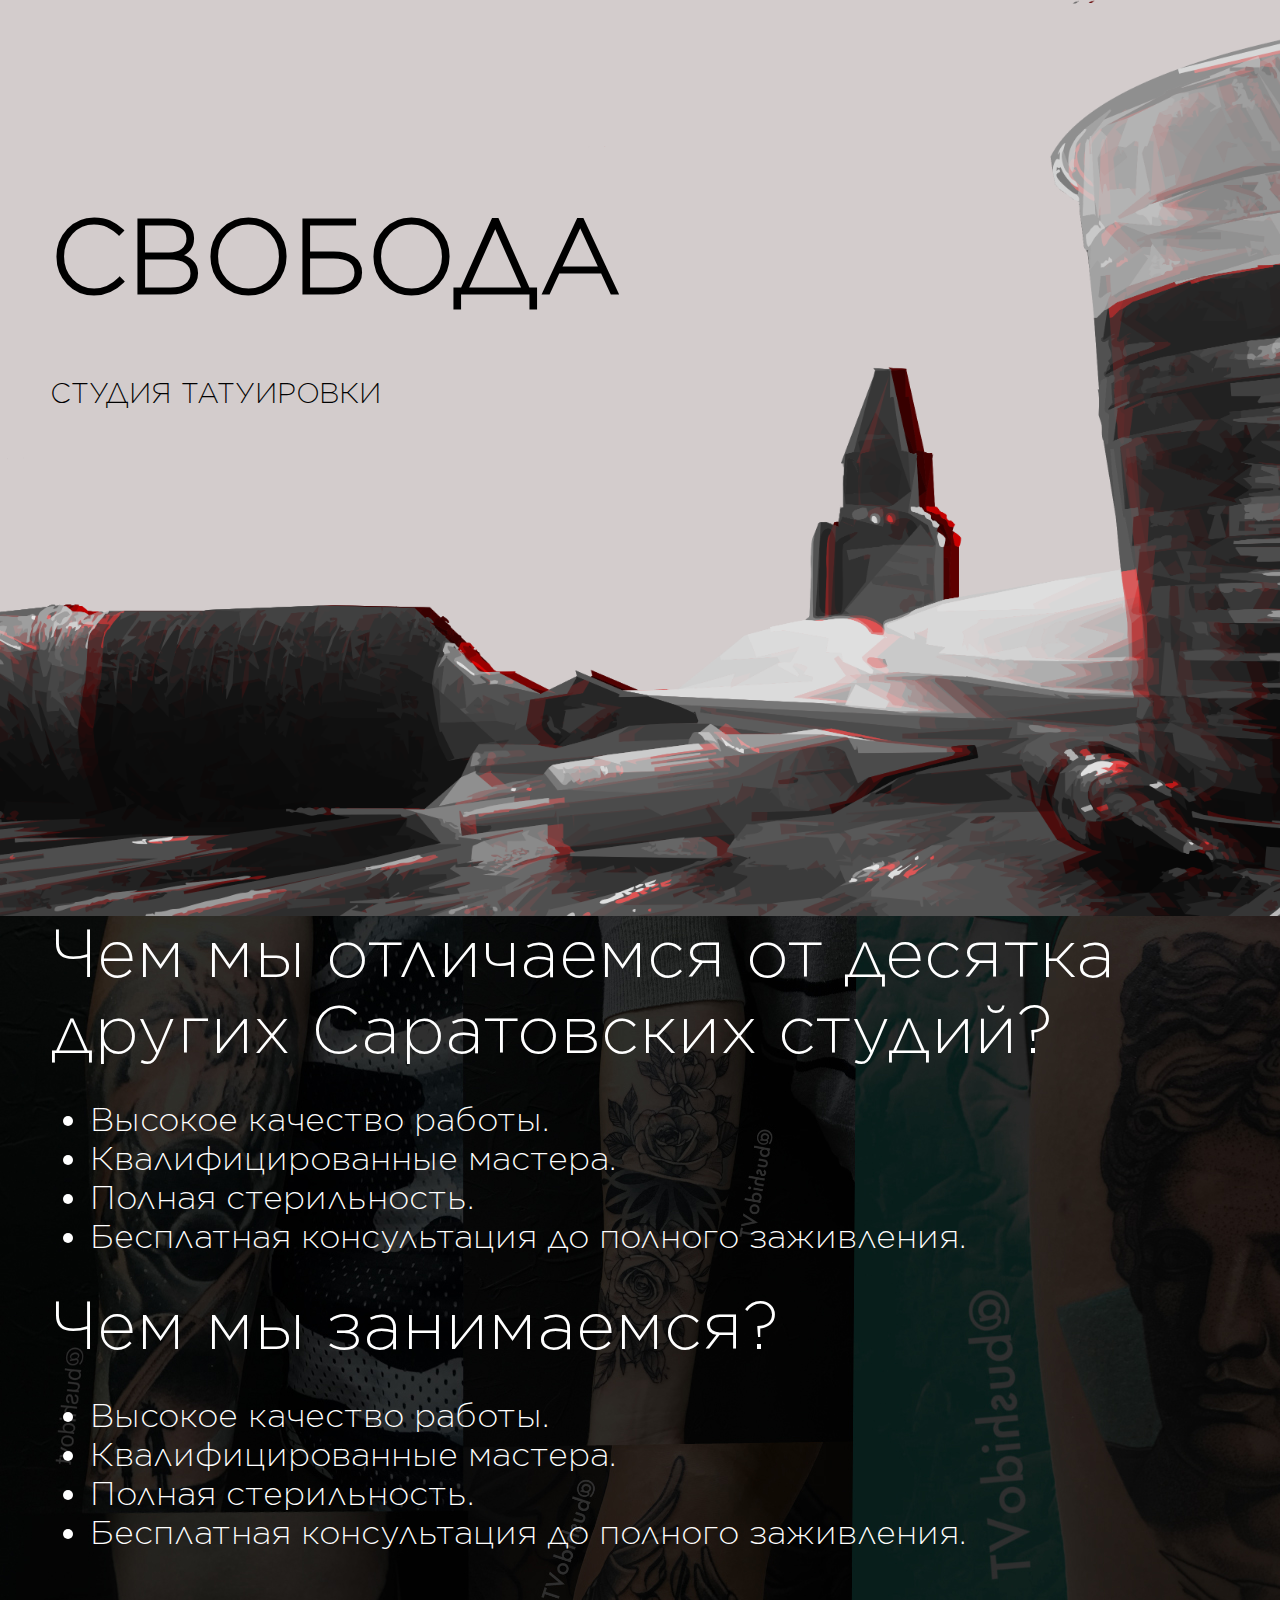
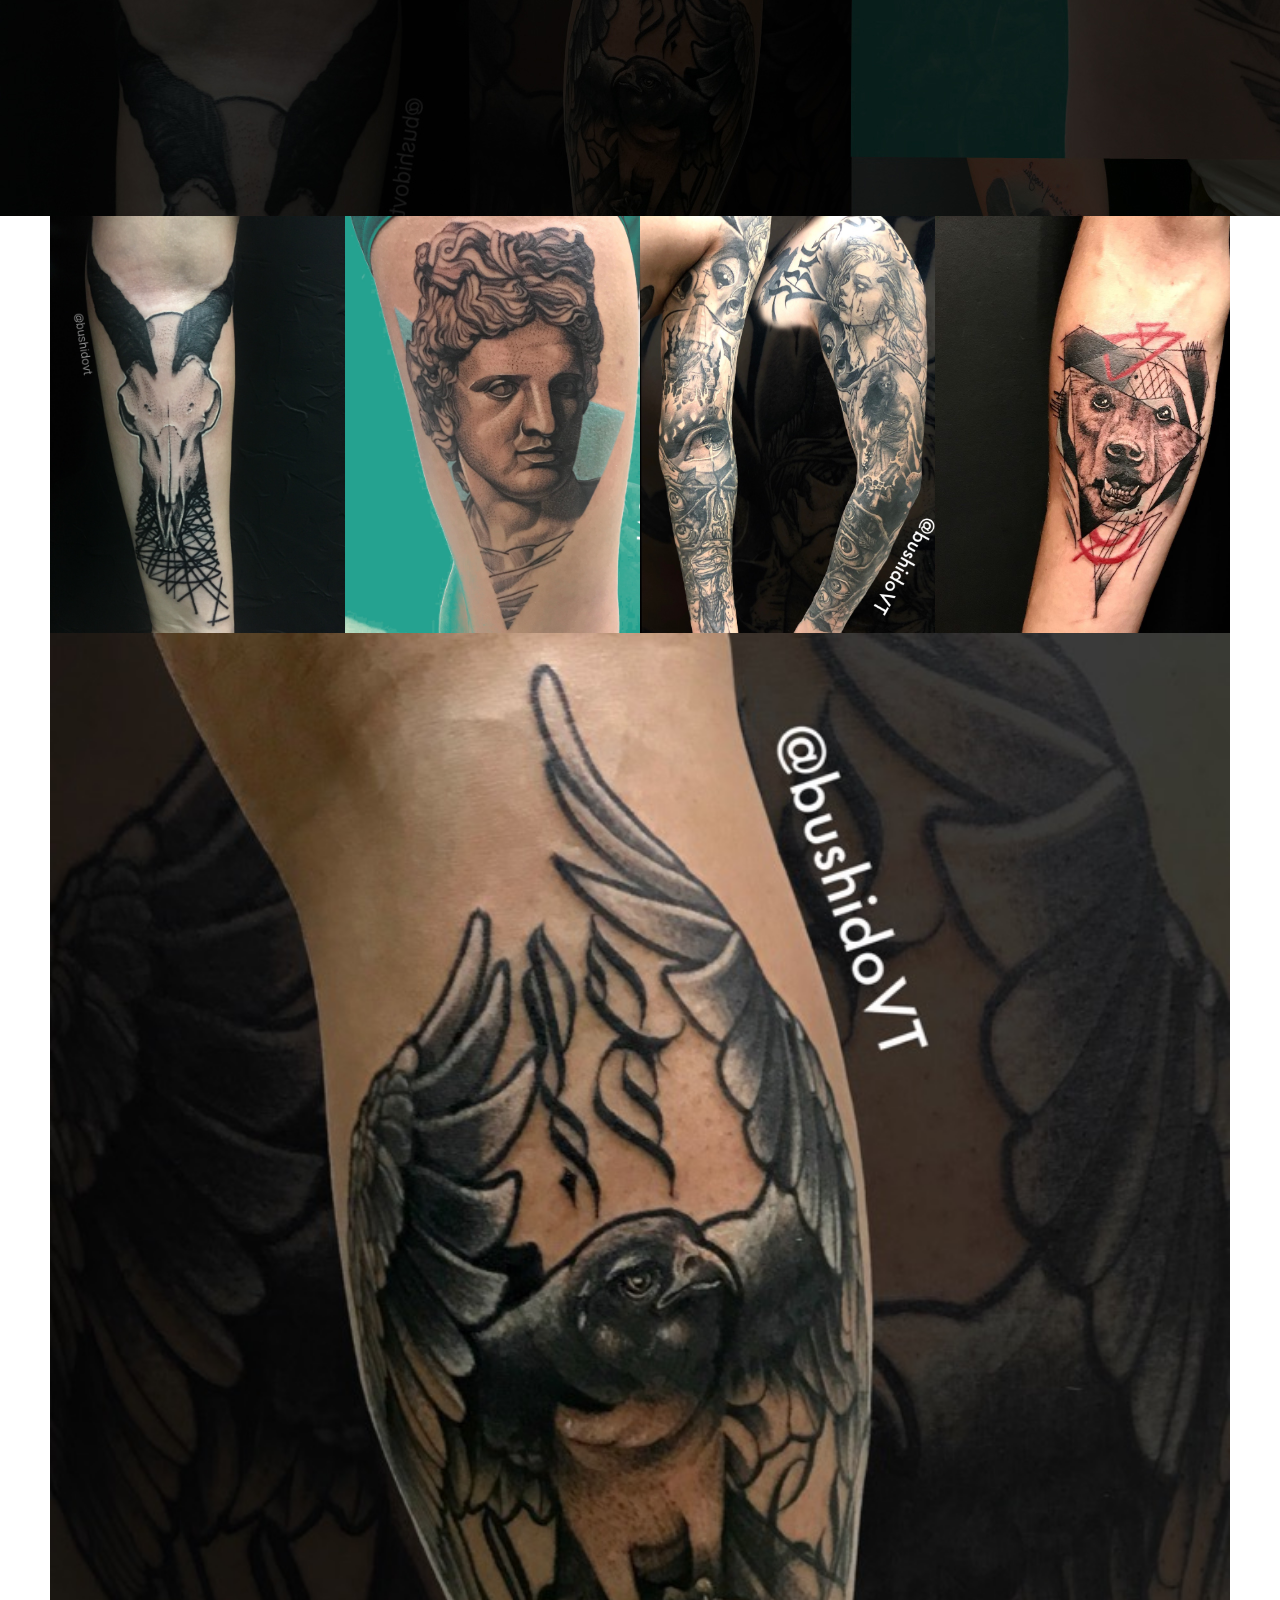
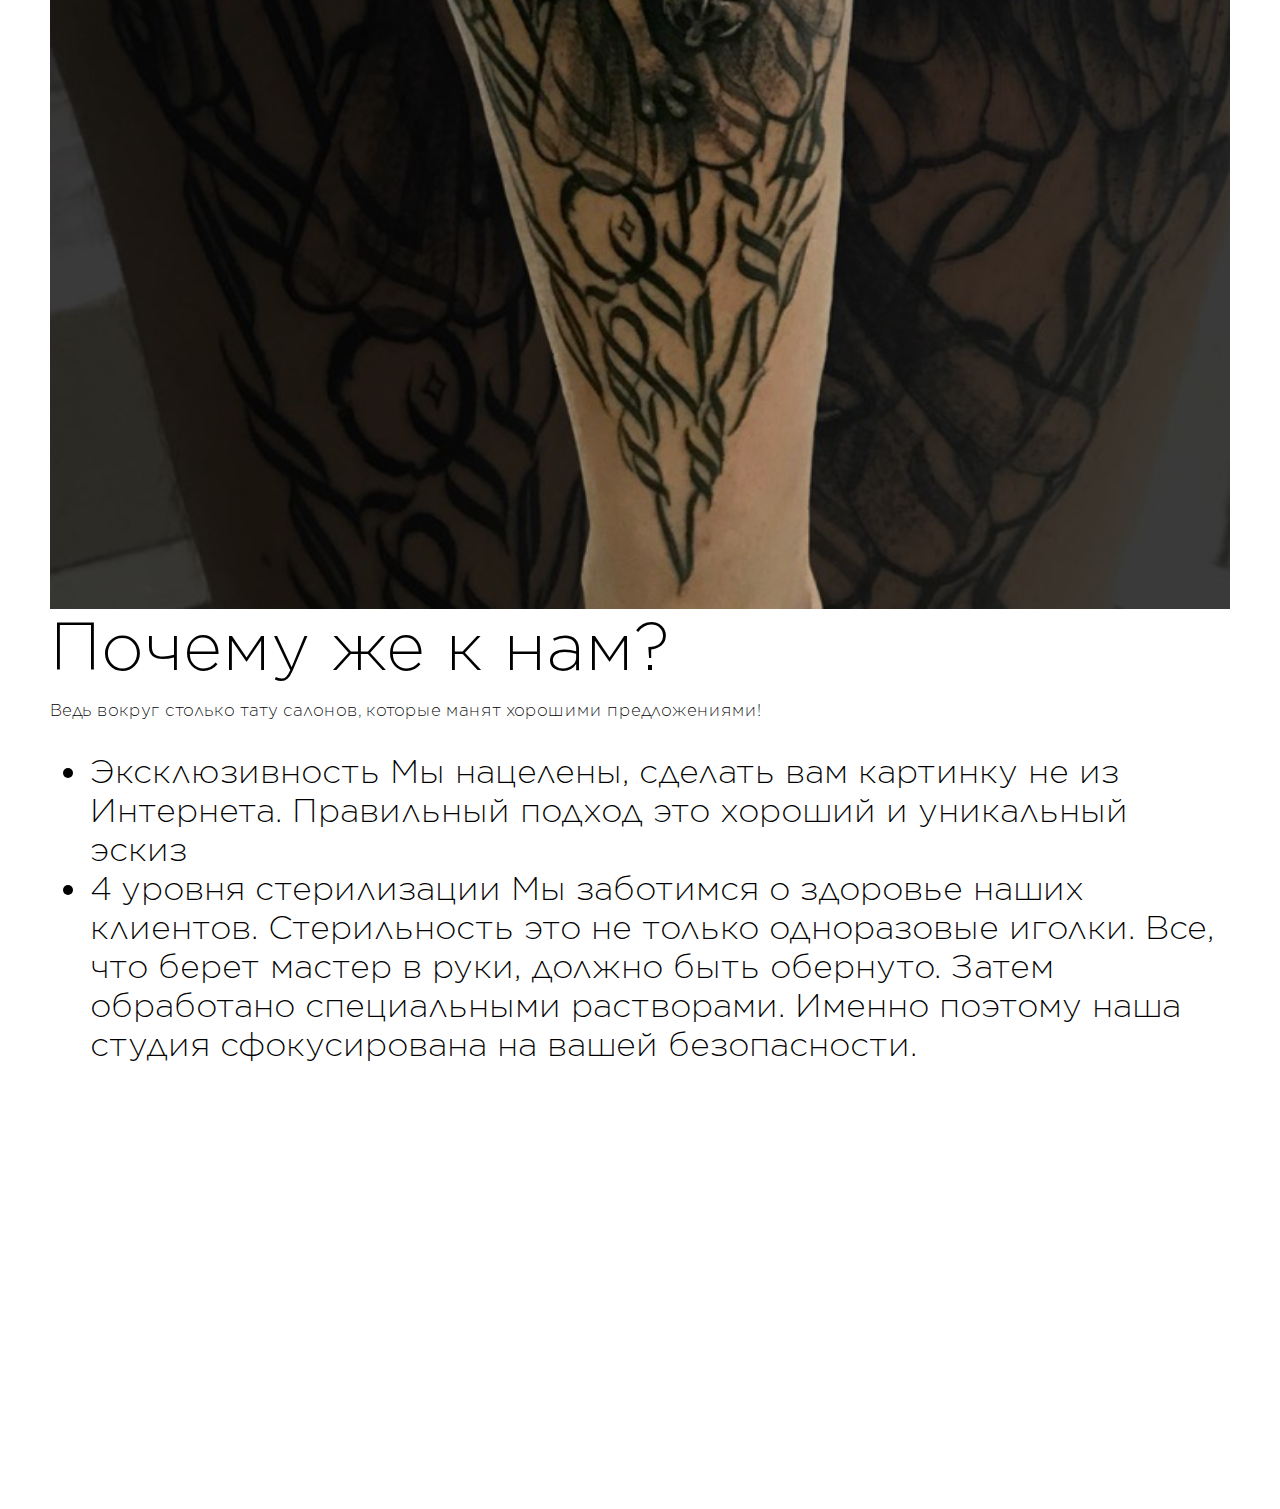
==== SVOBODA.html @ 2015f167 "1" ====
<!DOCTYPE html>
<html lang="ru">
  <head>
    <meta charset="UTF-8" />
    <meta name="viewport" content="width=device-width, initial-scale=1.0" />
    <meta http-equiv="X-UA-Compatible" content="ie=edge" />

    <title>Svoboda</title>

    <link rel="stylesheet" href="SVOBODAstyle.css" />
    <link rel="stylesheet" href="Photo.css" />
    
    <script src="Background.js"></script>

  </head>
  <body>
    <header class="div__title">
      <h1 class="title_svoboda"><br />Свобода</h1>

      <p class="title_p">
        Студия татуировки
      </p>
    </header>
    <article class="article wtf">
      <h3 class="whight">
        Чем мы отличаемся от десятка других Саратовских студий?
      </h3>

      <ul class="list whight">
        <li><strong>Высокое </strong>качество работы.</li>
        <li><strong> Квалифицированные</strong> мастера.</li>
        <li><strong>Полная</strong> стерильность.</li>
        <li><strong>Бесплатная</strong> консультация до полного заживления.</li>
      </ul>
      <h3 class="whight">
        Чем мы занимаемся?
      </h3>
      <ul class="list whight">
        <li><strong>Высокое </strong>качество работы.</li>
        <li><strong> Квалифицированные</strong> мастера.</li>
        <li><strong>Полная</strong> стерильность.</li>
        <li><strong>Бесплатная</strong> консультация до полного заживления.</li>
      </ul>
     
    </article>
    <article class="article">
      <div class="gallery">
        <div class="img_wrap" ><img src="Photo/11.jpg" alt=""></div>
        <div class="img_wrap" ><img src="Photo/22.jpg" alt=""></div>
        <div class="img_wrap" ><img src="Photo/33.jpg" alt=""></div>
        <div class="img_wrap" ><img src="Photo/44.jpg" alt=""></div>
        <div class="img_wrap" ><img src="Photo/55.jpg" alt=""></div>
    </div>
    </article>
    <article class="article">
      <h3>
        Почему же к нам?
      </h3>
      <p>
        Ведь вокруг столько тату салонов, которые манят хорошими предложениями!
      </p>
      <ul class="list">
        <li>
          <strong>Эксклюзивность </strong>Мы нацелены, сделать вам картинку не
          из Интернета. Правильный подход это хороший и уникальный эскиз
        </li>
        <li>
          <strong> 4 уровня стерилизации</strong> Мы заботимся о здоровье наших
          клиентов. Стерильность это не только одноразовые иголки. Все, что
          берет мастер в руки, должно быть обернуто. Затем обработано
          специальными растворами. Именно поэтому наша студия сфокусирована на
          вашей безопасности.
        </li>
      </ul>
    </article>
  </body>
</html>
---- SVOBODAstyle.css ----
@font-face {
  font-family: "GothamSSm-XLight";
  src: url("fonts/GothamSSm-XLight.eot");
  src: url("fonts/GothamSSm-XLight.eot?#iefix") format("embedded-opentype"),
    url("fonts/GothamSSm-XLight.ttf") format("truetype"),
    url("fonts/GothamSSm-XLight.woff") format("woff");
  font-weight: normal;
  font-style: normal;
}

* {
  font-family: "GothamSSm-XLight";
}
body {
  margin: 0;
  padding: 0;
}
h3 {
  position: relative;
  font-family: "GothamSSm-XLight";
  font-size: 4em;
  font-weight: 500;
  z-index: 2;
  margin: 0px;
}
.hposition{
  top: 10%;
}
.wtf{
 background-image: url("check/2.jpg");
 animation: move 30s linear infinite;
}

.div__title {
  display: flex;
  min-height: 100vh;
  padding: 8px 50px;

  background-color: rgb(211, 204, 204);
  background-image: url("background/0903.png");
  background-repeat: no-repeat;
  background-position: bottom center;
  background-size: cover;
}
.article {
  position: relative;
  min-height: 100vh;
  padding: 0px 50px;
}
.article2 {
  position: relative;
  min-height: 100vh;
  padding: 0px 50px;
}
.article_div{
  display: flex;
  position: relative;
  min-height: 100vh;
 
}
.article_div2{
  display: flex;
  position: relative;
  min-height: 100vh;

  z-index: -1;
}
.title_svoboda {
  text-transform: uppercase;
  color: rgb(0, 0, 0);
  align-self: center;
  position: absolute;
  top: 10px;
  font-size: 100px;
}
.title_p {
  position: absolute;
  text-transform: uppercase;
  color: rgb(0, 0, 0);
  align-self: center;
  top: -110px;
  align-self: center;
  top: 350px;
  font-size: 27px;
}
.list {
  position: relative;
  font-size: 2em;
  font-weight: 300;
  z-index: 2;
}
.whight{
  color: rgb(255, 255, 255);
}

@keyframes move {
  from { background-position: -1920px 100%, 0 0;}
  to { background-position: 0 100%; }
}
---- Photo.css ----
.bg {
  background: #000000;
}

.gallery {
  font-size: 0;
  flex-wrap: wrap;
  flex-direction: column;
  flex-flow: row wrap;
  display: flex;
}
.gallery div {
  flex: auto;
  width: 237px;
}

.gallery div img {
  width: 100%;
  height: 100%;
  object-fit: cover;
  object-position: 0 0;
}

@media screen and (max-width: 550px) {
  .gallery div {
    margin: 0;
  }
  .gallery {
    padding: 0;
  }
}
.gallery:hover img {
  opacity: 0.3;
  z-index: -1;
  transition: 0.8s opacity;
}
.gallery:hover img:hover {
  opacity: 1;
  transition: 0.8s height;
  transition: 0.8s widtht;
  transition: 0.8s opacity;
  z-index: 10;
}
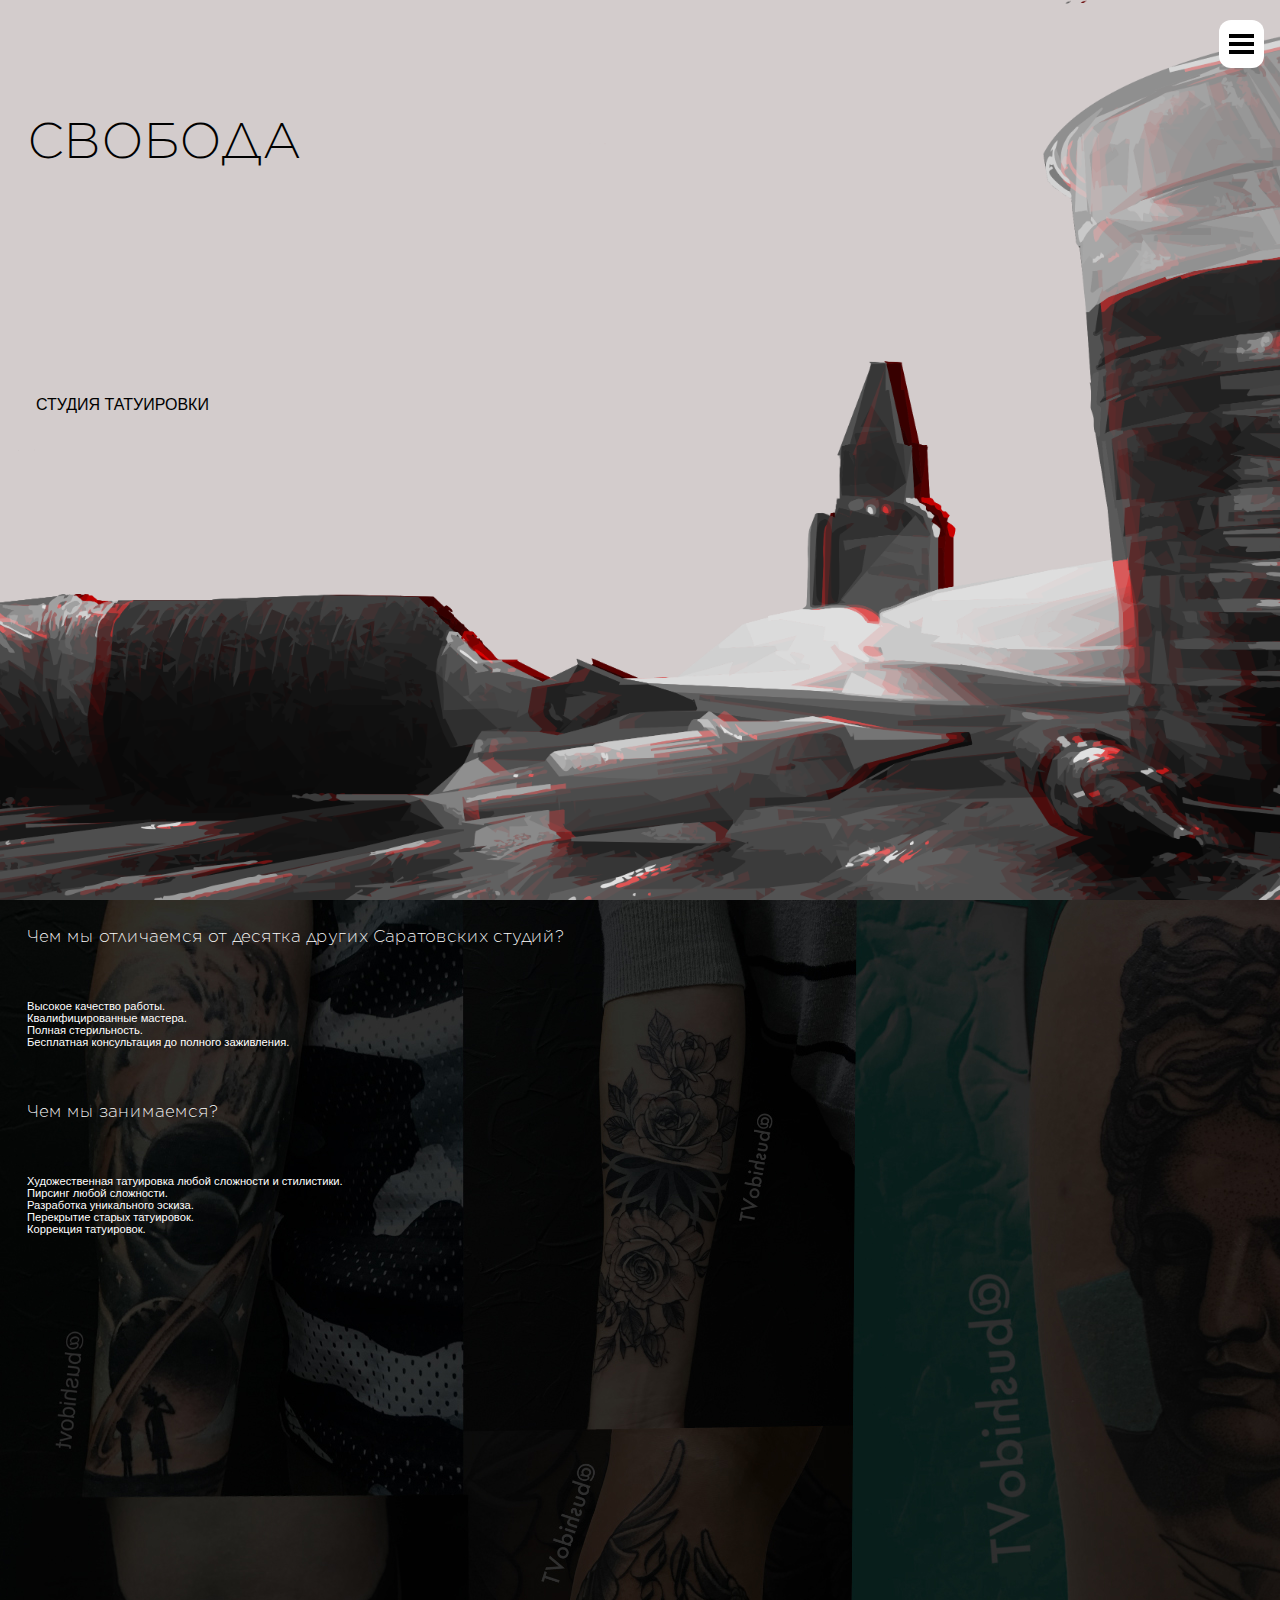
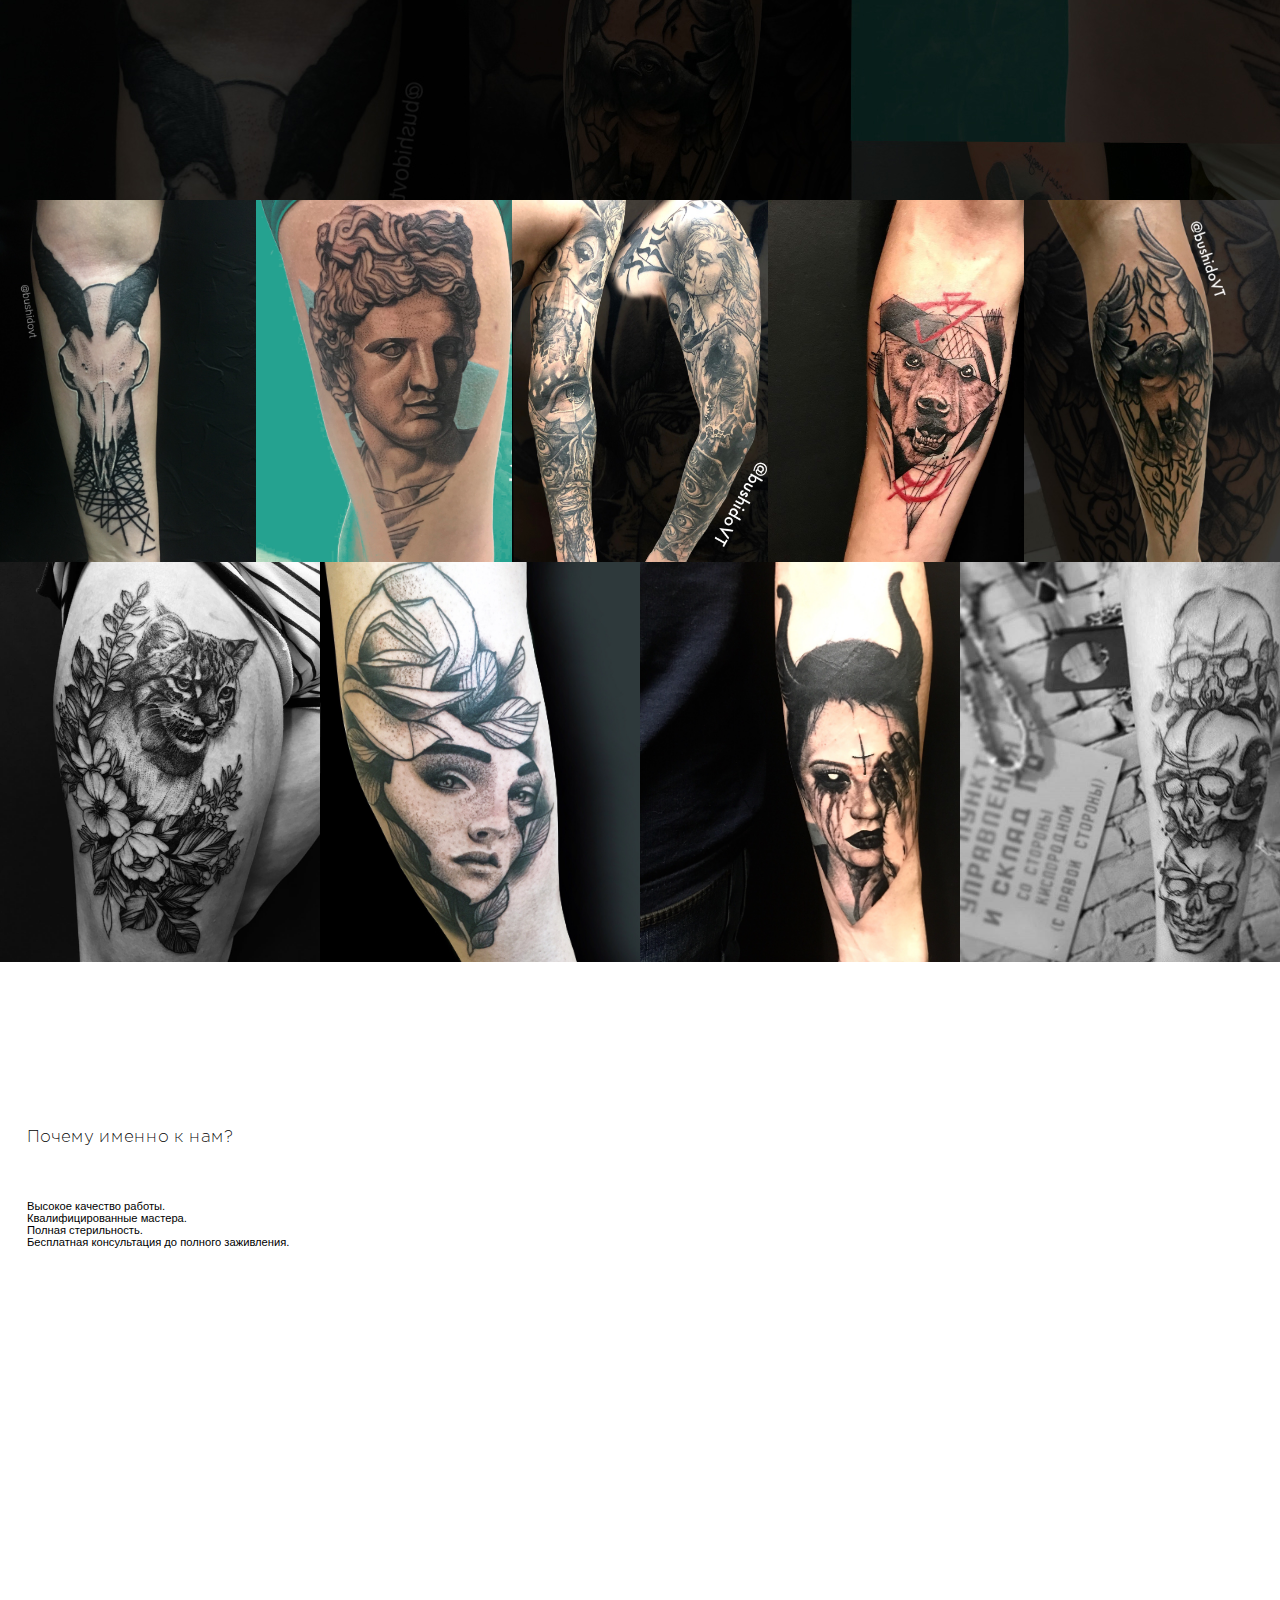
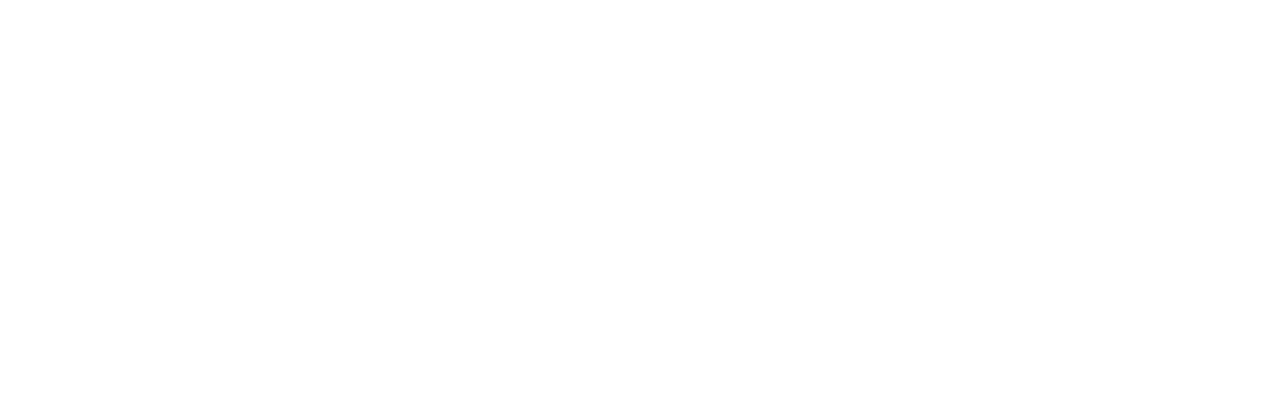
==== commit 4b69c004: "btn up" ====
--- a/SVOBODA.html
+++ b/SVOBODA.html
@@ -9,19 +9,43 @@
 
     <link rel="stylesheet" href="SVOBODAstyle.css" />
     <link rel="stylesheet" href="Photo.css" />
-    
+    <link rel="stylesheet" href="Batonstyle.css" />
+
     <script src="Background.js"></script>
-
+    <script src="side.js"></script>
   </head>
   <body>
+      <div id="sidebar">
+          <div id="btsidebar" class="toggle-btn" onclick="openmenu(), btopenmenu()">
+            <span></span>
+            <span></span>
+            <span></span>
+          </div>
+          <ul>
+            <li></li>
+            <li><a href="Photo.html"> Работы</a></li>
+            <li></li>
+            <li><a href="index.html#cu"> Контакты</a></li>
+            <li></li>
+            <li><a href="#au"> О нас</a></li>
+            <li></li>
+            <li><a href="https://vk.com/svobodatattoo" class="vk"> <img src="check/vk.png" alt="" class="vk"></a>
+              <a href="https://www.instagram.com/svobodatattoo" class="inst"> <img src="check/inst.png " alt="" class="vk"></a>
+            </li>
+          </ul>
+        </div>
+  
     <header class="div__title">
-      <h1 class="title_svoboda"><br />Свобода</h1>
-
+      <div class="flexim">
+      <h1 class="title_svoboda "><br />Свобода</h1>
+      
       <p class="title_p">
         Студия татуировки
       </p>
+    </div>
     </header>
-    <article class="article wtf">
+    <article class="article backmovement">
+      <div class="article_div">
       <h3 class="whight">
         Чем мы отличаемся от десятка других Саратовских студий?
       </h3>
@@ -36,12 +60,13 @@
         Чем мы занимаемся?
       </h3>
       <ul class="list whight">
-        <li><strong>Высокое </strong>качество работы.</li>
-        <li><strong> Квалифицированные</strong> мастера.</li>
-        <li><strong>Полная</strong> стерильность.</li>
-        <li><strong>Бесплатная</strong> консультация до полного заживления.</li>
+        <li>Художественная татуировка любой сложности и стилистики.</li>
+        <li>Пирсинг любой сложности.</li>
+        <li>Разработка уникального эскиза.</li>
+        <li>Перекрытие старых татуировок.</li>
+        <li>Коррекция татуировок.</li>
       </ul>
-     
+      </div>
     </article>
     <article class="article">
       <div class="gallery">
@@ -50,28 +75,29 @@
         <div class="img_wrap" ><img src="Photo/33.jpg" alt=""></div>
         <div class="img_wrap" ><img src="Photo/44.jpg" alt=""></div>
         <div class="img_wrap" ><img src="Photo/55.jpg" alt=""></div>
+        <div class="img_wrap" ><img src="Photo/66.jpg" alt=""></div>
+        <div class="img_wrap" ><img src="Photo/77.jpg" alt=""></div>
+        <div class="img_wrap" ><img src="Photo/88.jpg" alt=""></div>
+        <div class="img_wrap" ><img src="Photo/99.jpg" alt=""></div>
     </div>
     </article>
     <article class="article">
-      <h3>
-        Почему же к нам?
+      <div class="article_div">
+      <h3 >
+       Почему именно к нам?
       </h3>
       <p>
-        Ведь вокруг столько тату салонов, которые манят хорошими предложениями!
+
       </p>
+
       <ul class="list">
-        <li>
-          <strong>Эксклюзивность </strong>Мы нацелены, сделать вам картинку не
-          из Интернета. Правильный подход это хороший и уникальный эскиз
-        </li>
-        <li>
-          <strong> 4 уровня стерилизации</strong> Мы заботимся о здоровье наших
-          клиентов. Стерильность это не только одноразовые иголки. Все, что
-          берет мастер в руки, должно быть обернуто. Затем обработано
-          специальными растворами. Именно поэтому наша студия сфокусирована на
-          вашей безопасности.
-        </li>
+        <li><strong>Высокое </strong>качество работы.</li>
+        <li><strong> Квалифицированные</strong> мастера.</li>
+        <li><strong>Полная</strong> стерильность.</li>
+        <li><strong>Бесплатная</strong> консультация до полного заживления.</li>
       </ul>
-    </article>
+      </article>
+
+     
   </body>
 </html>
--- a/SVOBODAstyle.css
+++ b/SVOBODAstyle.css
@@ -15,26 +15,37 @@
   margin: 0;
   padding: 0;
 }
-h3 {
+h1 {
   position: relative;
   font-family: "GothamSSm-XLight";
-  font-size: 4em;
+
   font-weight: 500;
   z-index: 2;
   margin: 0px;
 }
-.hposition{
+h3 {
+  position: relative;
+  font-family: "GothamSSm-XLight";
+  font-size: 3em;
+  font-weight: 500;
+  z-index: 2;
+  margin: 0px;
+  padding: 3vh;
+}
+.hposition {
   top: 10%;
 }
-.wtf{
- background-image: url("check/2.jpg");
- animation: move 30s linear infinite;
+.flexim {
+  display: flex;
+}
+.backmovement {
+  background-image: url("check/2.jpg");
+  animation: move 30s linear infinite;
 }
 
 .div__title {
   display: flex;
   min-height: 100vh;
-  padding: 8px 50px;
 
   background-color: rgb(211, 204, 204);
   background-image: url("background/0903.png");
@@ -45,55 +56,88 @@
 .article {
   position: relative;
   min-height: 100vh;
-  padding: 0px 50px;
 }
-.article2 {
-  position: relative;
-  min-height: 100vh;
-  padding: 0px 50px;
-}
-.article_div{
-  display: flex;
-  position: relative;
-  min-height: 100vh;
- 
-}
-.article_div2{
-  display: flex;
+
+.article_div {
   position: relative;
   min-height: 100vh;
 
-  z-index: -1;
+  top: 10vh;
 }
 .title_svoboda {
   text-transform: uppercase;
   color: rgb(0, 0, 0);
   align-self: center;
   position: absolute;
-  top: 10px;
-  font-size: 100px;
+  top: 3vh;
+  font-size: 8em;
+  padding: 3vh;
 }
 .title_p {
-  position: absolute;
+  position: relative;
   text-transform: uppercase;
   color: rgb(0, 0, 0);
   align-self: center;
-  top: -110px;
-  align-self: center;
-  top: 350px;
-  font-size: 27px;
+  top: -10vh;
+  right: -2vh;
+  font-size: 2em;
+  padding: 3vh;
 }
 .list {
   position: relative;
   font-size: 2em;
   font-weight: 300;
   z-index: 2;
+  list-style-type: none;
+  padding: 3vh;
 }
-.whight{
+.whight {
   color: rgb(255, 255, 255);
 }
 
 @keyframes move {
-  from { background-position: -1920px 100%, 0 0;}
-  to { background-position: 0 100%; }
-}+  from {
+    background-position: -3840px 100%, 0 0;
+  }
+  to {
+    background-position: 0 100%;
+  }
+}
+@media screen and (max-width: 550px) {
+  .title_svoboda {
+    font-size: 3em;
+  }
+  .title_p {
+    top: -20vh;
+    right: -1vh;
+    font-size: 1em;
+  }
+  h3 {
+    font-size: 1em;
+  }
+  .list {
+    font-size: 0.7em;
+  }
+  .article_div{
+    top: 0vh;
+  }
+}
+@media screen and (max-height: 910px) {
+  .title_svoboda {
+    font-size: 3em;
+  }
+  .title_p {
+    top: -5vh;
+    right: -1vh;
+    font-size: 1em;
+  }
+  h3 {
+    font-size: 1em;
+  }
+  .list {
+    font-size: 0.7em;
+  }
+  .article_div{
+    top: 0vh;
+  }
+}
--- a/Photo.css
+++ b/Photo.css
@@ -29,6 +29,7 @@
     padding: 0;
   }
 }
+
 .gallery:hover img {
   opacity: 0.3;
   z-index: -1;
--- a/Batonstyle.css
+++ b/Batonstyle.css
@@ -0,0 +1,78 @@
+* {
+  padding: 0;
+  margin: 0;
+  font-family: sans-serif;
+}
+#sidebar {
+  position: fixed;
+  width: 250px;
+  height: 100vh;
+
+  background-color: black;
+  right: -254px;
+  
+  z-index: 10;
+
+  -moz-transition: all 300ms;
+  -webkit-transition: all 300ms;
+  transition: all 300ms;
+}
+#sidebar.active {
+  right: 0px;
+}
+#btsidebar.unactive {
+  right: 0px;
+  opacity: 0;
+  height: 100vh;
+}
+
+#sidebar ul li:first-child {
+  text-align: center;
+  color: #fff;
+  font-size: 1.95em;
+  list-style: none;
+  padding: 25px 10px 10px 10px;
+}
+#sidebar ul li:not(:first-child) {
+  text-align: center;
+  width: 90%;
+  margin-right: 10%;
+
+  font-size: 1.1em;
+  list-style: none;
+  padding: 15px 10px;
+}
+#sidebar ul li a {
+  color: #fff;
+  text-decoration: none;
+}
+#sidebar ul li a:hover {
+  color: #59e9df;
+}
+#sidebar .toggle-btn {
+  position: absolute;
+  right: 270px;
+  top: 20px;
+  background: #fff;
+  padding: 10px;
+  border-radius: 12px;
+  cursor: pointer;
+}
+#sidebar .toggle-btn:hover {
+  background: #000000;
+}
+#sidebar .toggle-btn:hover span {
+  background: #fff;
+}
+#sidebar .toggle-btn span {
+  display: block;
+  width: 25px;
+  height: 4px;
+  background-color: rgb(0, 0, 0);
+  margin: 4px 0;
+}
+
+#sidebar .vk{
+  width:  75px;
+  height: 75px;
+}
